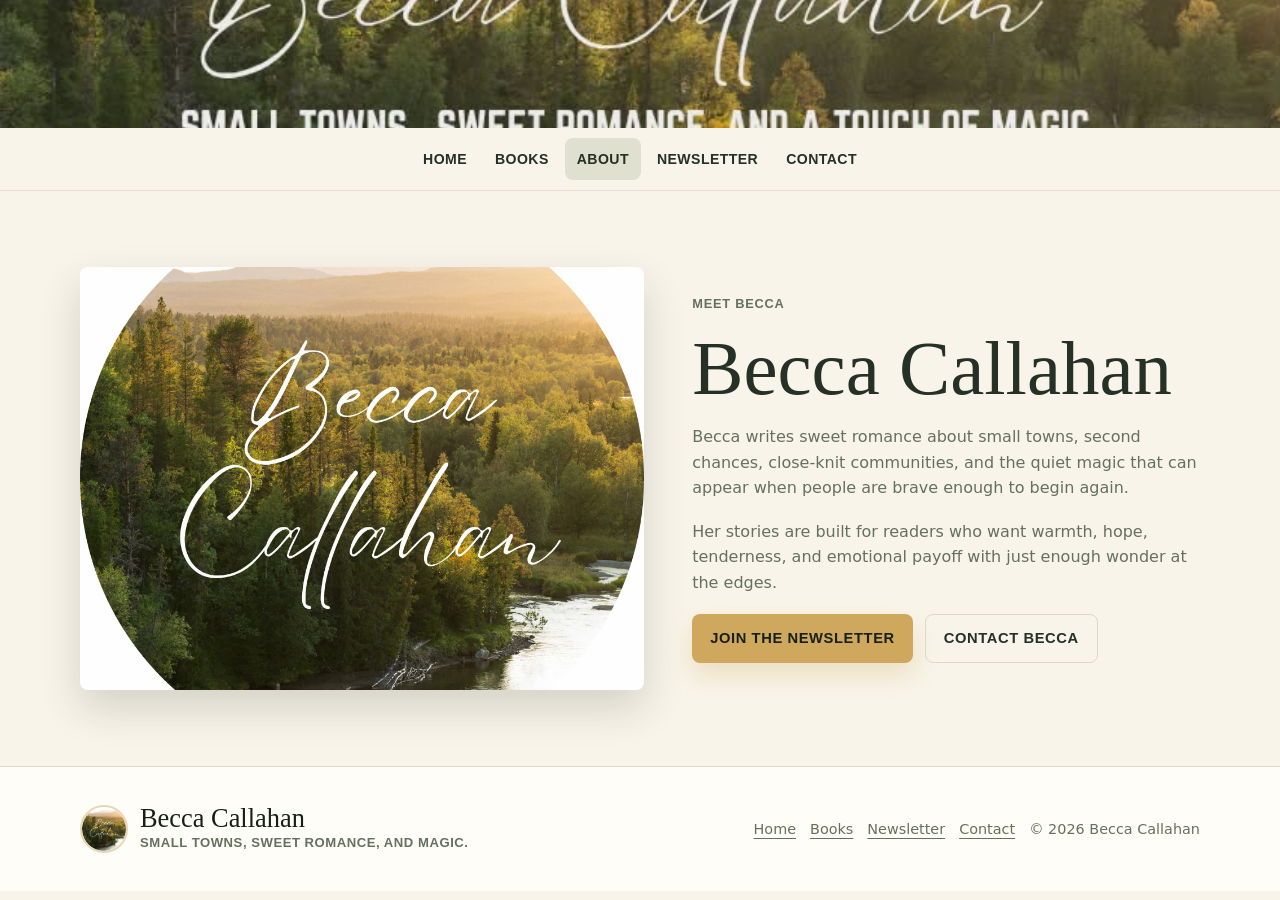
==== about/index.html @ 5f912783 "Refine header banner and story copy" ====
<!doctype html>
<html lang="en">
  <head>
    <meta charset="utf-8">
    <meta name="viewport" content="width=device-width, initial-scale=1">
    <title>About | Becca Callahan</title>
    <meta name="description" content="Meet Becca Callahan, author of sweet romance with a touch of magic.">
    <meta name="theme-color" content="#172018">
    <meta name="color-scheme" content="light">
    <link rel="canonical" href="https://www.beccacallahan.com/about/">
    <meta property="og:type" content="website">
    <meta property="og:site_name" content="Becca Callahan">
    <meta property="og:title" content="About | Becca Callahan">
    <meta property="og:description" content="Meet Becca Callahan, author of sweet romance with a touch of magic.">
    <meta property="og:url" content="https://www.beccacallahan.com/about/">
    <meta property="og:image" content="https://www.beccacallahan.com/assets/becca-callahan-banner.jpg">
    <meta property="og:image:width" content="851">
    <meta property="og:image:height" content="315">
    <meta name="twitter:card" content="summary_large_image">
    <meta name="twitter:title" content="About | Becca Callahan">
    <meta name="twitter:description" content="Meet Becca Callahan, author of sweet romance with a touch of magic.">
    <meta name="twitter:image" content="https://www.beccacallahan.com/assets/becca-callahan-banner.jpg">
    <link rel="icon" href="../assets/becca-callahan-logo.jpg">
    <link rel="apple-touch-icon" href="../assets/becca-callahan-logo.jpg">
    <link rel="manifest" href="../site.webmanifest">
    <link rel="stylesheet" href="../styles.css">
  </head>
  <body>
    <header class="site-header">
      <a class="brand-strip-link" href="../index.html" aria-label="Becca Callahan home">
        <img class="brand-wordmark" src="../assets/becca-callahan-banner.jpg" alt="Becca Callahan. Small towns, sweet romance, and a touch of magic.">
      </a>
      <div class="nav-wrap nav-only">
        <button class="nav-toggle" type="button" data-nav-toggle aria-label="Toggle menu" aria-expanded="false">Menu</button>
        <nav class="site-nav" data-nav aria-label="Site">
          <a href="../index.html">Home</a>
          <a href="../books/">Books</a>
          <a href="./" aria-current="page">About</a>
          <a href="../newsletter/">Newsletter</a>
          <a href="../contact/">Contact</a>
        </nav>
      </div>
    </header>

    <main>
      <section class="section">
        <div class="inner split">
          <div class="feature-media">
            <img src="../assets/becca-callahan-logo.jpg" alt="Becca Callahan circular forest logo.">
          </div>
          <div class="text-stack">
            <p class="eyebrow">Meet Becca</p>
            <h1 class="signature-title">Becca Callahan</h1>
            <p>Becca writes sweet romance about small towns, second chances, close-knit communities, and the quiet magic that can appear when people are brave enough to begin again.</p>
            <p>Her stories are built for readers who want warmth, hope, tenderness, and emotional payoff with just enough wonder at the edges.</p>
            <div class="actions">
              <a class="button" href="../newsletter/">Join the Newsletter</a>
              <a class="button-subtle" href="../contact/">Contact Becca</a>
            </div>
          </div>
        </div>
      </section>

    </main>

    <footer class="site-footer">
      <div class="footer-wrap">
        <div class="footer-brand">
          <img src="../assets/becca-callahan-logo.jpg" alt="">
          <span><strong>Becca Callahan</strong><span>Small towns, sweet romance, and magic.</span></span>
        </div>
        <div class="footer-links">
          <a href="../index.html">Home</a>
          <a href="../books/">Books</a>
          <a href="../newsletter/">Newsletter</a>
          <a href="../contact/">Contact</a>
          <span>&copy; <span data-year></span> Becca Callahan</span>
        </div>
      </div>
    </footer>
    <script src="../script.js"></script>
  </body>
</html>
---- styles.css ----
:root {
  --ink: #253026;
  --deep: #172018;
  --moss: #52643f;
  --fern: #74855d;
  --gold: #cfa85d;
  --cream: #f8f4e9;
  --paper: #fffdf7;
  --line: #ded8c8;
  --muted: #66705f;
  --shadow: 0 18px 42px rgba(23, 32, 24, 0.16);
  --radius: 8px;
  --font-signature: "Segoe Script", "Lucida Handwriting", "Brush Script MT", cursive;
  --font-condensed: Impact, "Arial Narrow", "Agency FB", "Franklin Gothic Condensed", sans-serif;
  --font-heading: Georgia, "Times New Roman", serif;
  --font-body: Inter, ui-sans-serif, system-ui, -apple-system, BlinkMacSystemFont, "Segoe UI", sans-serif;
}

* {
  box-sizing: border-box;
}

html {
  scroll-behavior: smooth;
}

body {
  margin: 0;
  background: var(--cream);
  color: var(--ink);
  font-family: var(--font-body);
  line-height: 1.6;
}

img {
  display: block;
  max-width: 100%;
}

a {
  color: inherit;
  text-underline-offset: 4px;
}

.site-header {
  position: sticky;
  top: 0;
  z-index: 20;
  border-bottom: 1px solid rgba(222, 216, 200, 0.74);
  background: rgba(248, 244, 233, 0.97);
  backdrop-filter: blur(14px);
}

.nav-wrap {
  width: min(1120px, calc(100% - 32px));
  min-height: 62px;
  margin: 0 auto;
  display: flex;
  align-items: center;
  justify-content: space-between;
  gap: 24px;
  position: relative;
}

.brand-strip-link {
  display: block;
  width: 100%;
  min-height: clamp(86px, 10vw, 132px);
  overflow: hidden;
  background: var(--deep);
  text-decoration: none;
}

.footer-brand img {
  width: 48px;
  height: 48px;
  border: 2px solid rgba(207, 168, 93, 0.46);
  border-radius: 50%;
  object-fit: cover;
}

.brand-wordmark {
  width: 100%;
  height: clamp(86px, 10vw, 132px);
  border: 0;
  border-radius: 0;
  object-fit: cover;
  object-position: center center;
}

.footer-brand strong {
  display: block;
  color: var(--deep);
  font-family: var(--font-signature);
  font-size: 1.65rem;
  font-weight: 500;
  line-height: 1;
}

.footer-brand span span {
  display: block;
  color: var(--muted);
  font-family: var(--font-condensed);
  font-size: 0.82rem;
  font-weight: 800;
  letter-spacing: 0.04em;
  text-transform: uppercase;
}

.site-nav {
  display: flex;
  gap: 4px;
  width: 100%;
  justify-content: center;
}

.site-nav a {
  padding: 10px 12px;
  border-radius: var(--radius);
  color: var(--ink);
  font-family: var(--font-condensed);
  font-size: 0.88rem;
  font-weight: 800;
  letter-spacing: 0.03em;
  text-decoration: none;
  text-transform: uppercase;
}

.site-nav a:hover,
.site-nav a[aria-current="page"] {
  background: rgba(116, 133, 93, 0.18);
}

.nav-toggle {
  display: none;
  min-height: 42px;
  padding: 0 12px;
  border: 1px solid var(--line);
  border-radius: var(--radius);
  background: var(--paper);
  color: var(--ink);
  font: inherit;
  font-weight: 800;
}

.hero {
  min-height: clamp(540px, 72vh, 680px);
  display: grid;
  align-items: end;
  position: relative;
  overflow: hidden;
  background: var(--deep);
}

.hero.short {
  min-height: 440px;
}

.hero-image {
  position: absolute;
  inset: 0;
  width: 100%;
  height: 100%;
  object-fit: cover;
  object-position: center center;
  opacity: 0.92;
}

.hero::after {
  content: "";
  position: absolute;
  inset: 0;
  background: linear-gradient(90deg, rgba(23, 32, 24, 0.76), rgba(23, 32, 24, 0.34) 58%, rgba(23, 32, 24, 0.08));
}

.hero-content {
  position: relative;
  z-index: 1;
  width: min(1120px, calc(100% - 32px));
  margin: 0 auto;
  padding: 62px 0 54px;
  color: white;
}

.eyebrow {
  margin: 0 0 12px;
  color: var(--gold);
  font-family: var(--font-condensed);
  font-size: 0.8rem;
  font-weight: 900;
  letter-spacing: 0.06em;
  text-transform: uppercase;
}

h1,
h2,
h3 {
  margin: 0;
  font-family: var(--font-heading);
  font-weight: 500;
  line-height: 1.08;
}

h1 {
  max-width: 760px;
  font-size: 3.55rem;
}

h2 {
  font-size: 2.5rem;
}

h3 {
  font-size: 1.5rem;
}

.signature-title {
  font-family: var(--font-signature);
  font-size: 4.8rem;
  line-height: 0.96;
}

.hero-content p {
  max-width: 690px;
  margin: 22px 0 0;
  color: rgba(255, 255, 255, 0.92);
  font-size: 1.16rem;
}

.hero-copy {
  max-width: 760px;
  margin-top: 22px;
}

.hero-copy p {
  max-width: none;
  margin: 0 0 10px;
  color: rgba(255, 255, 255, 0.92);
  font-size: 1rem;
  line-height: 1.5;
}

.hero-copy .signoff {
  margin-top: 16px;
  color: white;
  font-family: var(--font-signature);
  font-size: 1.75rem;
  line-height: 1;
}

.actions {
  display: flex;
  flex-wrap: wrap;
  gap: 12px;
  margin-top: 24px;
}

.button,
.button-soft,
.button-subtle {
  display: inline-flex;
  min-height: 46px;
  align-items: center;
  justify-content: center;
  padding: 12px 18px;
  border-radius: var(--radius);
  font-family: var(--font-condensed);
  font-size: 0.92rem;
  font-weight: 850;
  letter-spacing: 0.04em;
  text-decoration: none;
  text-transform: uppercase;
}

.button {
  background: var(--gold);
  color: #172018;
  box-shadow: 0 12px 24px rgba(207, 168, 93, 0.28);
}

.button:hover {
  background: #d9b56d;
}

.button-soft {
  border: 1px solid rgba(255, 255, 255, 0.62);
  color: white;
}

.button-soft:hover {
  background: rgba(255, 255, 255, 0.13);
}

.button-subtle {
  border: 1px solid var(--line);
  color: var(--ink);
}

.button-subtle:hover {
  border-color: var(--fern);
  background: rgba(116, 133, 93, 0.13);
}

.section {
  padding: 76px 0;
}

.section.alt {
  background: #e8eadc;
}

.section.dark {
  background: var(--deep);
  color: var(--paper);
}

.inner {
  width: min(1120px, calc(100% - 32px));
  margin: 0 auto;
}

.section-head {
  display: flex;
  align-items: end;
  justify-content: space-between;
  gap: 32px;
  margin-bottom: 34px;
}

.section-head p {
  max-width: 540px;
  margin: 0;
  color: var(--muted);
}

.dark .section-head p {
  color: rgba(255, 253, 247, 0.72);
}

.split {
  display: grid;
  grid-template-columns: minmax(0, 1fr) minmax(320px, 0.9fr);
  gap: 48px;
  align-items: center;
}

.text-stack > * + * {
  margin-top: 18px;
}

.text-stack p,
.card p,
.book-card p,
.contact-panel p {
  color: var(--muted);
}

.feature-media {
  overflow: hidden;
  border-radius: var(--radius);
  box-shadow: var(--shadow);
}

.feature-media img {
  width: 100%;
  aspect-ratio: 4 / 3;
  object-fit: cover;
}

.card-grid,
.book-grid {
  display: grid;
  grid-template-columns: repeat(3, minmax(0, 1fr));
  gap: 22px;
}

.card,
.book-card,
.contact-panel {
  border: 1px solid var(--line);
  border-radius: var(--radius);
  background: var(--paper);
  box-shadow: 0 10px 24px rgba(23, 32, 24, 0.07);
}

.card,
.book-card,
.contact-panel {
  padding: 24px;
}

.book-card {
  min-height: 280px;
  display: grid;
  align-content: start;
}

.series-label {
  margin: 0 0 10px;
  color: var(--moss);
  font-family: var(--font-condensed);
  font-size: 0.76rem;
  font-weight: 900;
  letter-spacing: 0.06em;
  text-transform: uppercase;
}

.tag-row {
  display: flex;
  flex-wrap: wrap;
  gap: 8px;
  margin-top: 20px;
}

.tag {
  display: inline-flex;
  padding: 6px 10px;
  border: 1px solid var(--line);
  border-radius: 999px;
  background: rgba(255, 255, 255, 0.64);
  color: var(--moss);
  font-family: var(--font-condensed);
  font-size: 0.8rem;
  font-weight: 800;
  letter-spacing: 0.03em;
  text-transform: uppercase;
}

.newsletter {
  display: grid;
  grid-template-columns: minmax(0, 1fr) auto;
  gap: 28px;
  align-items: center;
  border: 1px solid rgba(255, 253, 247, 0.16);
  border-radius: var(--radius);
  padding: 34px;
  background: rgba(255, 253, 247, 0.06);
}

.newsletter p {
  margin-bottom: 0;
  color: rgba(255, 253, 247, 0.72);
}

.newsletter-signup-grid {
  display: grid;
  grid-template-columns: minmax(0, 0.92fr) minmax(320px, 0.78fr);
  gap: 36px;
  align-items: center;
}

.mailerlite-panel {
  border: 1px solid var(--line);
  border-radius: var(--radius);
  background: var(--paper);
  box-shadow: var(--shadow);
  padding: 28px;
}

#mlb2-41918202,
#mlb2-41918202 * {
  box-sizing: border-box;
}

#mlb2-41918202.ml-form-embedContainer {
  width: 100%;
}

#mlb2-41918202 .ml-form-embedWrapper {
  width: 100%;
}

#mlb2-41918202 .ml-form-embedContent,
#mlb2-41918202 .ml-form-successContent {
  margin-bottom: 22px;
  text-align: left;
}

#mlb2-41918202 h4 {
  margin: 0 0 8px;
  color: var(--ink);
  font-family: var(--font-heading);
  font-size: 2rem;
  font-weight: 500;
  line-height: 1.12;
}

#mlb2-41918202 p {
  margin: 0;
  color: var(--muted);
  font-family: var(--font-body);
  font-size: 0.98rem;
  line-height: 1.5;
}

#mlb2-41918202 .ml-block-form,
#mlb2-41918202 .ml-form-formContent {
  display: grid;
  gap: 14px;
}

#mlb2-41918202 input[type="email"] {
  width: 100%;
  border: 1px solid var(--line);
  border-radius: var(--radius);
  background: white;
  color: var(--ink);
  font: inherit;
  padding: 13px 14px;
}

#mlb2-41918202 input[type="email"]::placeholder {
  color: rgba(102, 112, 95, 0.82);
}

#mlb2-41918202 .ml-form-embedSubmit {
  margin-top: 2px;
}

#mlb2-41918202 button.primary,
#mlb2-41918202 button.loading {
  width: 100%;
  min-height: 48px;
  border: 1px solid var(--moss);
  border-radius: var(--radius);
  background: var(--moss);
  color: white;
  cursor: pointer;
  font-family: var(--font-condensed);
  font-size: 0.98rem;
  font-weight: 900;
  letter-spacing: 0.04em;
  text-transform: uppercase;
  transition: background 160ms ease, border-color 160ms ease, transform 160ms ease;
}

#mlb2-41918202 button.primary:hover,
#mlb2-41918202 button.loading:hover {
  border-color: var(--deep);
  background: var(--deep);
  transform: translateY(-1px);
}

#mlb2-41918202 .row-success {
  border: 1px solid rgba(116, 133, 93, 0.32);
  border-radius: var(--radius);
  background: rgba(116, 133, 93, 0.1);
  padding: 22px;
}

.ml-form-embedSubmitLoad {
  display: inline-block;
  width: 20px;
  height: 20px;
}

.ml-form-embedSubmitLoad::after {
  content: "";
  display: block;
  width: 11px;
  height: 11px;
  margin: 1px;
  border: 4px solid #fff;
  border-color: #fff #fff #fff transparent;
  border-radius: 50%;
  animation: ml-form-embedSubmitLoad 1.2s linear infinite;
}

@keyframes ml-form-embedSubmitLoad {
  to {
    transform: rotate(360deg);
  }
}

.sr-only {
  position: absolute;
  width: 1px;
  height: 1px;
  padding: 0;
  margin: -1px;
  overflow: hidden;
  clip: rect(0, 0, 0, 0);
  border: 0;
}

.contact-grid {
  display: grid;
  grid-template-columns: minmax(0, 0.9fr) minmax(320px, 1.1fr);
  gap: 28px;
  align-items: start;
}

.contact-panel form {
  display: grid;
  gap: 14px;
}

.direct-email {
  margin: 0 0 18px;
  overflow-wrap: anywhere;
}

.direct-email a {
  color: var(--moss);
  font-weight: 800;
}

label {
  display: grid;
  gap: 7px;
  font-weight: 800;
}

input,
textarea {
  width: 100%;
  border: 1px solid var(--line);
  border-radius: var(--radius);
  background: white;
  color: var(--ink);
  font: inherit;
  padding: 12px 13px;
}

textarea {
  min-height: 150px;
  resize: vertical;
}

.form-note {
  font-size: 0.88rem;
}

.site-footer {
  border-top: 1px solid var(--line);
  background: var(--paper);
}

.footer-wrap {
  width: min(1120px, calc(100% - 32px));
  margin: 0 auto;
  padding: 38px 0;
  display: flex;
  align-items: center;
  justify-content: space-between;
  gap: 24px;
}

.footer-brand {
  display: inline-flex;
  align-items: center;
  gap: 12px;
}

.footer-links {
  display: flex;
  flex-wrap: wrap;
  justify-content: flex-end;
  gap: 14px;
  color: var(--muted);
  font-size: 0.9rem;
}

@media (max-width: 860px) {
  .nav-toggle {
    display: inline-flex;
    align-items: center;
    margin-left: auto;
  }

  .site-nav {
    position: absolute;
    top: calc(100% + 10px);
    right: 0;
    left: 0;
    display: none;
    grid-template-columns: 1fr;
    padding: 10px;
    border: 1px solid var(--line);
    border-radius: var(--radius);
    background: var(--paper);
    box-shadow: var(--shadow);
  }

  .site-nav.open {
    display: grid;
  }

  h1 {
    font-size: 2.8rem;
  }

  h2 {
    font-size: 2.05rem;
  }

  .hero {
    min-height: 560px;
  }

  .section-head,
  .newsletter,
  .footer-wrap {
    display: grid;
    align-items: start;
  }

  .split,
  .contact-grid,
  .newsletter-signup-grid,
  .card-grid,
  .book-grid {
    grid-template-columns: 1fr;
  }

  .footer-links {
    justify-content: flex-start;
  }
}

@media (max-width: 520px) {
  body {
    font-size: 15px;
  }

  .brand-wordmark {
    height: 78px;
  }

  h1 {
    font-size: 2.22rem;
  }

  .signature-title {
    font-size: 3.1rem;
  }

  h2 {
    font-size: 1.8rem;
  }

  .hero-content {
    padding-bottom: 56px;
  }

  .section {
    padding: 58px 0;
  }

  .actions {
    display: grid;
  }

  .mailerlite-panel {
    padding: 22px;
  }
}
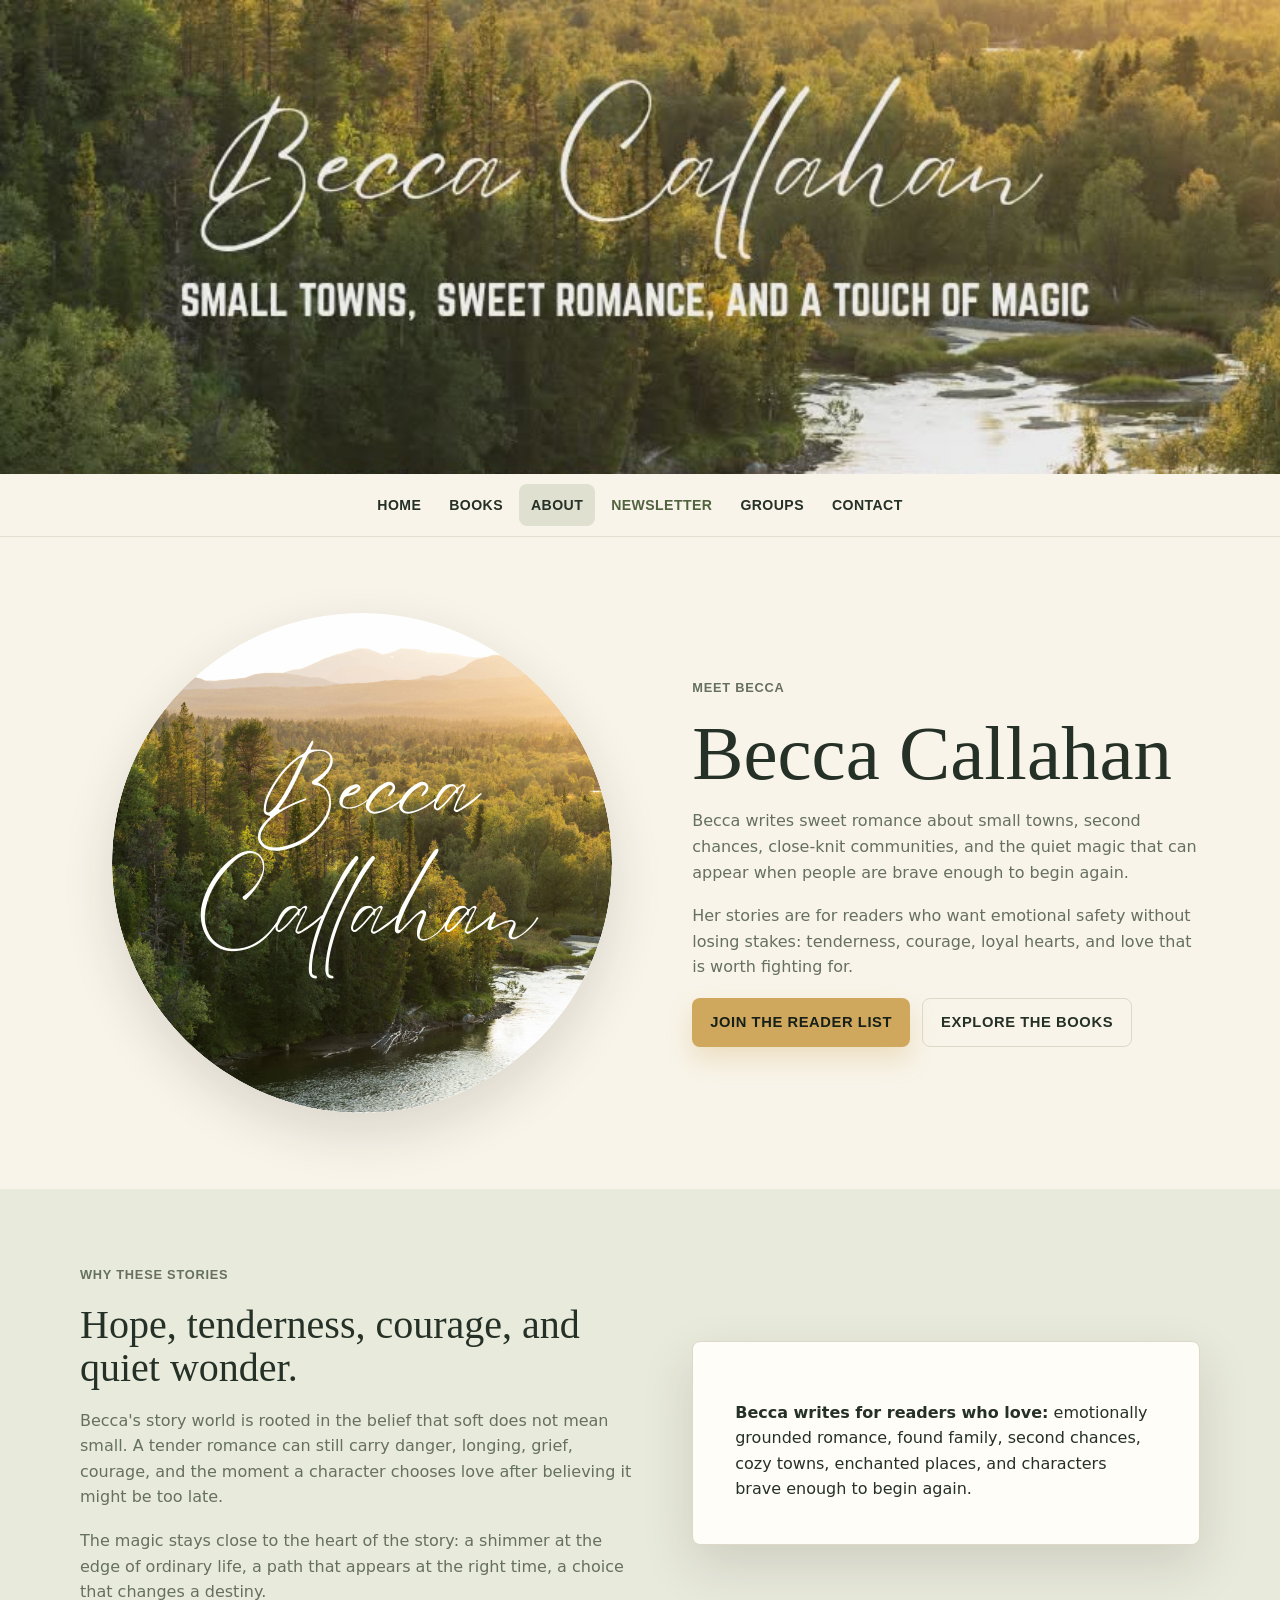
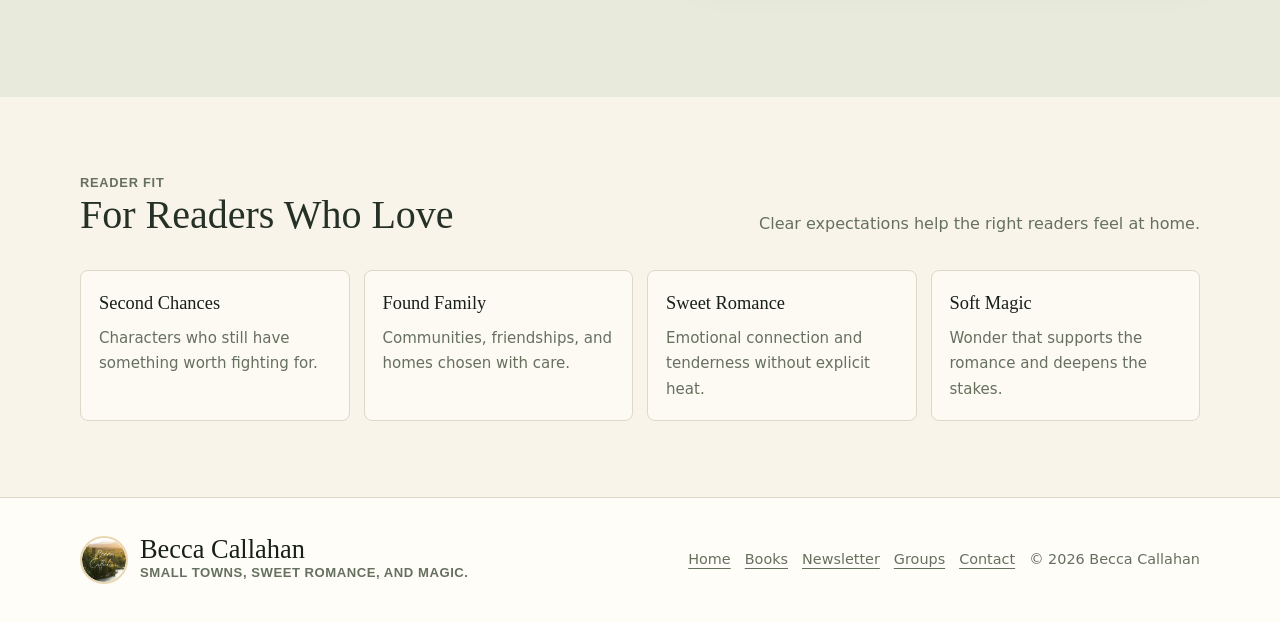
==== commit 76eafb2f: "Polish author site and add reader groups" ====
--- a/about/index.html
+++ b/about/index.html
@@ -3,22 +3,22 @@
   <head>
     <meta charset="utf-8">
     <meta name="viewport" content="width=device-width, initial-scale=1">
-    <title>About | Becca Callahan</title>
-    <meta name="description" content="Meet Becca Callahan, author of sweet romance with a touch of magic.">
+    <title>About Becca Callahan</title>
+    <meta name="description" content="Meet Becca Callahan, author of sweet romance, second chances, cozy communities, and stories with a shimmer of magic.">
     <meta name="theme-color" content="#172018">
     <meta name="color-scheme" content="light">
     <link rel="canonical" href="https://www.beccacallahan.com/about/">
     <meta property="og:type" content="website">
     <meta property="og:site_name" content="Becca Callahan">
-    <meta property="og:title" content="About | Becca Callahan">
-    <meta property="og:description" content="Meet Becca Callahan, author of sweet romance with a touch of magic.">
+    <meta property="og:title" content="About Becca Callahan">
+    <meta property="og:description" content="Meet Becca Callahan, author of sweet romance, second chances, cozy communities, and stories with a shimmer of magic.">
     <meta property="og:url" content="https://www.beccacallahan.com/about/">
     <meta property="og:image" content="https://www.beccacallahan.com/assets/becca-callahan-banner.jpg">
     <meta property="og:image:width" content="851">
     <meta property="og:image:height" content="315">
     <meta name="twitter:card" content="summary_large_image">
-    <meta name="twitter:title" content="About | Becca Callahan">
-    <meta name="twitter:description" content="Meet Becca Callahan, author of sweet romance with a touch of magic.">
+    <meta name="twitter:title" content="About Becca Callahan">
+    <meta name="twitter:description" content="Meet Becca Callahan, author of sweet romance, second chances, cozy communities, and stories with a shimmer of magic.">
     <meta name="twitter:image" content="https://www.beccacallahan.com/assets/becca-callahan-banner.jpg">
     <link rel="icon" href="../assets/becca-callahan-logo.jpg">
     <link rel="apple-touch-icon" href="../assets/becca-callahan-logo.jpg">
@@ -37,6 +37,7 @@
           <a href="../books/">Books</a>
           <a href="./" aria-current="page">About</a>
           <a href="../newsletter/">Newsletter</a>
+          <a href="../groups/">Groups</a>
           <a href="../contact/">Contact</a>
         </nav>
       </div>
@@ -45,18 +46,50 @@
     <main>
       <section class="section">
         <div class="inner split">
-          <div class="feature-media">
+          <div class="feature-media logo-feature">
             <img src="../assets/becca-callahan-logo.jpg" alt="Becca Callahan circular forest logo.">
           </div>
           <div class="text-stack">
             <p class="eyebrow">Meet Becca</p>
             <h1 class="signature-title">Becca Callahan</h1>
             <p>Becca writes sweet romance about small towns, second chances, close-knit communities, and the quiet magic that can appear when people are brave enough to begin again.</p>
-            <p>Her stories are built for readers who want warmth, hope, tenderness, and emotional payoff with just enough wonder at the edges.</p>
+            <p>Her stories are for readers who want emotional safety without losing stakes: tenderness, courage, loyal hearts, and love that is worth fighting for.</p>
             <div class="actions">
-              <a class="button" href="../newsletter/">Join the Newsletter</a>
-              <a class="button-subtle" href="../contact/">Contact Becca</a>
+              <a class="button" href="../newsletter/">Join the Reader List</a>
+              <a class="button-subtle" href="../books/">Explore the Books</a>
             </div>
+          </div>
+        </div>
+      </section>
+
+      <section class="section alt">
+        <div class="inner split">
+          <div class="text-stack">
+            <p class="eyebrow">Why These Stories</p>
+            <h2>Hope, tenderness, courage, and quiet wonder.</h2>
+            <p>Becca's story world is rooted in the belief that soft does not mean small. A tender romance can still carry danger, longing, grief, courage, and the moment a character chooses love after believing it might be too late.</p>
+            <p>The magic stays close to the heart of the story: a shimmer at the edge of ordinary life, a path that appears at the right time, a choice that changes a destiny.</p>
+          </div>
+          <div class="note-panel">
+            <p><strong>Becca writes for readers who love:</strong> emotionally grounded romance, found family, second chances, cozy towns, enchanted places, and characters brave enough to begin again.</p>
+          </div>
+        </div>
+      </section>
+
+      <section class="section">
+        <div class="inner">
+          <div class="section-head">
+            <div>
+              <p class="eyebrow">Reader Fit</p>
+              <h2>For Readers Who Love</h2>
+            </div>
+            <p>Clear expectations help the right readers feel at home.</p>
+          </div>
+          <div class="trope-grid">
+            <div class="trope-item"><strong>Second Chances</strong><span>Characters who still have something worth fighting for.</span></div>
+            <div class="trope-item"><strong>Found Family</strong><span>Communities, friendships, and homes chosen with care.</span></div>
+            <div class="trope-item"><strong>Sweet Romance</strong><span>Emotional connection and tenderness without explicit heat.</span></div>
+            <div class="trope-item"><strong>Soft Magic</strong><span>Wonder that supports the romance and deepens the stakes.</span></div>
           </div>
         </div>
       </section>
@@ -73,6 +106,7 @@
           <a href="../index.html">Home</a>
           <a href="../books/">Books</a>
           <a href="../newsletter/">Newsletter</a>
+          <a href="../groups/">Groups</a>
           <a href="../contact/">Contact</a>
           <span>&copy; <span data-year></span> Becca Callahan</span>
         </div>
--- a/styles.css
+++ b/styles.css
@@ -1,15 +1,24 @@
 :root {
+  --color-cream: #f8f4e9;
+  --color-forest: #172018;
+  --color-gold: #cfa85d;
+  --color-blush: #b97873;
+  --color-espresso: #2f241f;
+  --color-muted: #66705f;
   --ink: #253026;
-  --deep: #172018;
+  --deep: var(--color-forest);
   --moss: #52643f;
   --fern: #74855d;
-  --gold: #cfa85d;
-  --cream: #f8f4e9;
+  --gold: var(--color-gold);
+  --cream: var(--color-cream);
   --paper: #fffdf7;
   --line: #ded8c8;
-  --muted: #66705f;
+  --muted: var(--color-muted);
   --shadow: 0 18px 42px rgba(23, 32, 24, 0.16);
+  --shadow-soft: 0 20px 52px rgba(47, 36, 31, 0.14);
   --radius: 8px;
+  --radius-card: 8px;
+  --max-page-width: 1120px;
   --font-signature: "Segoe Script", "Lucida Handwriting", "Brush Script MT", cursive;
   --font-condensed: Impact, "Arial Narrow", "Agency FB", "Franklin Gothic Condensed", sans-serif;
   --font-heading: Georgia, "Times New Roman", serif;
@@ -40,6 +49,14 @@
 a {
   color: inherit;
   text-underline-offset: 4px;
+}
+
+a:focus-visible,
+button:focus-visible,
+input:focus-visible,
+textarea:focus-visible {
+  outline: 3px solid rgba(207, 168, 93, 0.82);
+  outline-offset: 3px;
 }
 
 .site-header {
@@ -52,7 +69,7 @@
 }
 
 .nav-wrap {
-  width: min(1120px, calc(100% - 32px));
+  width: min(var(--max-page-width), calc(100% - 32px));
   min-height: 62px;
   margin: 0 auto;
   display: flex;
@@ -63,9 +80,11 @@
 }
 
 .brand-strip-link {
-  display: block;
-  width: 100%;
-  min-height: clamp(86px, 10vw, 132px);
+  display: flex;
+  justify-content: center;
+  align-items: center;
+  width: 100%;
+  padding: 0;
   overflow: hidden;
   background: var(--deep);
   text-decoration: none;
@@ -81,10 +100,11 @@
 
 .brand-wordmark {
   width: 100%;
-  height: clamp(86px, 10vw, 132px);
+  max-width: none;
+  height: auto;
   border: 0;
   border-radius: 0;
-  object-fit: cover;
+  object-fit: contain;
   object-position: center center;
 }
 
@@ -124,6 +144,10 @@
   letter-spacing: 0.03em;
   text-decoration: none;
   text-transform: uppercase;
+}
+
+.site-nav a[href*="newsletter"] {
+  color: var(--moss);
 }
 
 .site-nav a:hover,
@@ -315,7 +339,7 @@
 }
 
 .inner {
-  width: min(1120px, calc(100% - 32px));
+  width: min(var(--max-page-width), calc(100% - 32px));
   margin: 0 auto;
 }
 
@@ -367,8 +391,27 @@
   object-fit: cover;
 }
 
+.logo-feature {
+  width: min(500px, 100%);
+  aspect-ratio: 1;
+  justify-self: center;
+  overflow: hidden;
+  border-radius: 50%;
+  background: transparent;
+  box-shadow: var(--shadow-soft);
+}
+
+.logo-feature img {
+  width: 100%;
+  height: 100%;
+  aspect-ratio: 1;
+  border-radius: 50%;
+  object-fit: cover;
+}
+
 .card-grid,
-.book-grid {
+.book-grid,
+.group-grid {
   display: grid;
   grid-template-columns: repeat(3, minmax(0, 1fr));
   gap: 22px;
@@ -376,23 +419,65 @@
 
 .card,
 .book-card,
+.group-card,
 .contact-panel {
   border: 1px solid var(--line);
-  border-radius: var(--radius);
+  border-radius: var(--radius-card);
   background: var(--paper);
   box-shadow: 0 10px 24px rgba(23, 32, 24, 0.07);
 }
 
 .card,
 .book-card,
+.group-card,
 .contact-panel {
   padding: 24px;
 }
 
+.group-grid {
+  grid-template-columns: repeat(2, minmax(0, 1fr));
+}
+
+.group-card {
+  min-height: 320px;
+  display: grid;
+  align-content: start;
+  gap: 14px;
+}
+
+.group-card p {
+  color: var(--muted);
+}
+
 .book-card {
   min-height: 280px;
   display: grid;
   align-content: start;
+  gap: 12px;
+}
+
+.book-card h3,
+.card h3 {
+  color: var(--deep);
+}
+
+.book-card .actions,
+.card .actions {
+  margin-top: 8px;
+}
+
+.status-pill {
+  width: fit-content;
+  padding: 5px 9px;
+  border: 1px solid rgba(207, 168, 93, 0.46);
+  border-radius: 999px;
+  background: rgba(207, 168, 93, 0.14);
+  color: var(--color-espresso);
+  font-family: var(--font-condensed);
+  font-size: 0.76rem;
+  font-weight: 900;
+  letter-spacing: 0.04em;
+  text-transform: uppercase;
 }
 
 .series-label {
@@ -426,6 +511,115 @@
   text-transform: uppercase;
 }
 
+.promise-strip {
+  border-top: 1px solid var(--line);
+  border-bottom: 1px solid var(--line);
+  background: rgba(255, 253, 247, 0.62);
+}
+
+.promise-list {
+  display: flex;
+  flex-wrap: wrap;
+  justify-content: center;
+  gap: 10px;
+  padding: 18px 0;
+}
+
+.promise-list span {
+  color: var(--moss);
+  font-family: var(--font-condensed);
+  font-size: 0.9rem;
+  font-weight: 900;
+  letter-spacing: 0.06em;
+  text-transform: uppercase;
+}
+
+.promise-list span:not(:last-child)::after {
+  content: "";
+  display: inline-block;
+  width: 5px;
+  height: 5px;
+  margin-left: 10px;
+  border-radius: 50%;
+  background: var(--gold);
+  vertical-align: middle;
+}
+
+.feature-card,
+.reader-path,
+.note-panel {
+  border: 1px solid var(--line);
+  border-radius: var(--radius-card);
+  background: var(--paper);
+  box-shadow: var(--shadow-soft);
+  padding: clamp(24px, 4vw, 42px);
+}
+
+.feature-card {
+  display: grid;
+  gap: 18px;
+}
+
+.feature-card p:last-child,
+.reader-path p:last-child,
+.note-panel p:last-child {
+  margin-bottom: 0;
+}
+
+.trope-grid,
+.reason-grid {
+  display: grid;
+  grid-template-columns: repeat(4, minmax(0, 1fr));
+  gap: 14px;
+}
+
+.reason-grid.compact {
+  grid-template-columns: repeat(3, minmax(0, 1fr));
+  margin-top: 22px;
+}
+
+.contact-reasons {
+  grid-template-columns: repeat(2, minmax(0, 1fr));
+  margin-top: 22px;
+}
+
+.trope-item,
+.reason-card {
+  border: 1px solid var(--line);
+  border-radius: var(--radius-card);
+  background: rgba(255, 253, 247, 0.72);
+  padding: 18px;
+}
+
+.trope-item strong,
+.reason-card strong {
+  display: block;
+  margin-bottom: 6px;
+  color: var(--deep);
+  font-family: var(--font-heading);
+  font-size: 1.15rem;
+  font-weight: 500;
+}
+
+.trope-item span,
+.reason-card span {
+  color: var(--muted);
+  font-size: 0.94rem;
+}
+
+.privacy-note {
+  color: var(--moss);
+  font-weight: 800;
+}
+
+.shelf-section + .shelf-section {
+  margin-top: 42px;
+}
+
+.heat-note {
+  margin-top: 30px;
+}
+
 .newsletter {
   display: grid;
   grid-template-columns: minmax(0, 1fr) auto;
@@ -665,6 +859,7 @@
   .nav-toggle {
     display: inline-flex;
     align-items: center;
+    justify-content: center;
     margin-left: auto;
   }
 
@@ -709,7 +904,10 @@
   .contact-grid,
   .newsletter-signup-grid,
   .card-grid,
-  .book-grid {
+  .book-grid,
+  .group-grid,
+  .trope-grid,
+  .reason-grid {
     grid-template-columns: 1fr;
   }
 
@@ -723,12 +921,38 @@
     font-size: 15px;
   }
 
+  .hero-content,
+  .inner,
+  .nav-wrap,
+  .footer-wrap {
+    width: calc(100vw - 32px);
+    max-width: none;
+  }
+
+  .nav-wrap {
+    min-height: 58px;
+    justify-content: center;
+  }
+
+  .nav-toggle {
+    margin: 0;
+  }
+
   .brand-wordmark {
-    height: 78px;
+    width: 100%;
   }
 
   h1 {
-    font-size: 2.22rem;
+    max-width: calc(100vw - 32px);
+    font-size: 1.82rem;
+    overflow-wrap: break-word;
+  }
+
+  .hero-content p,
+  .hero-copy,
+  .hero-copy p {
+    max-width: calc(100vw - 32px);
+    overflow-wrap: break-word;
   }
 
   .signature-title {
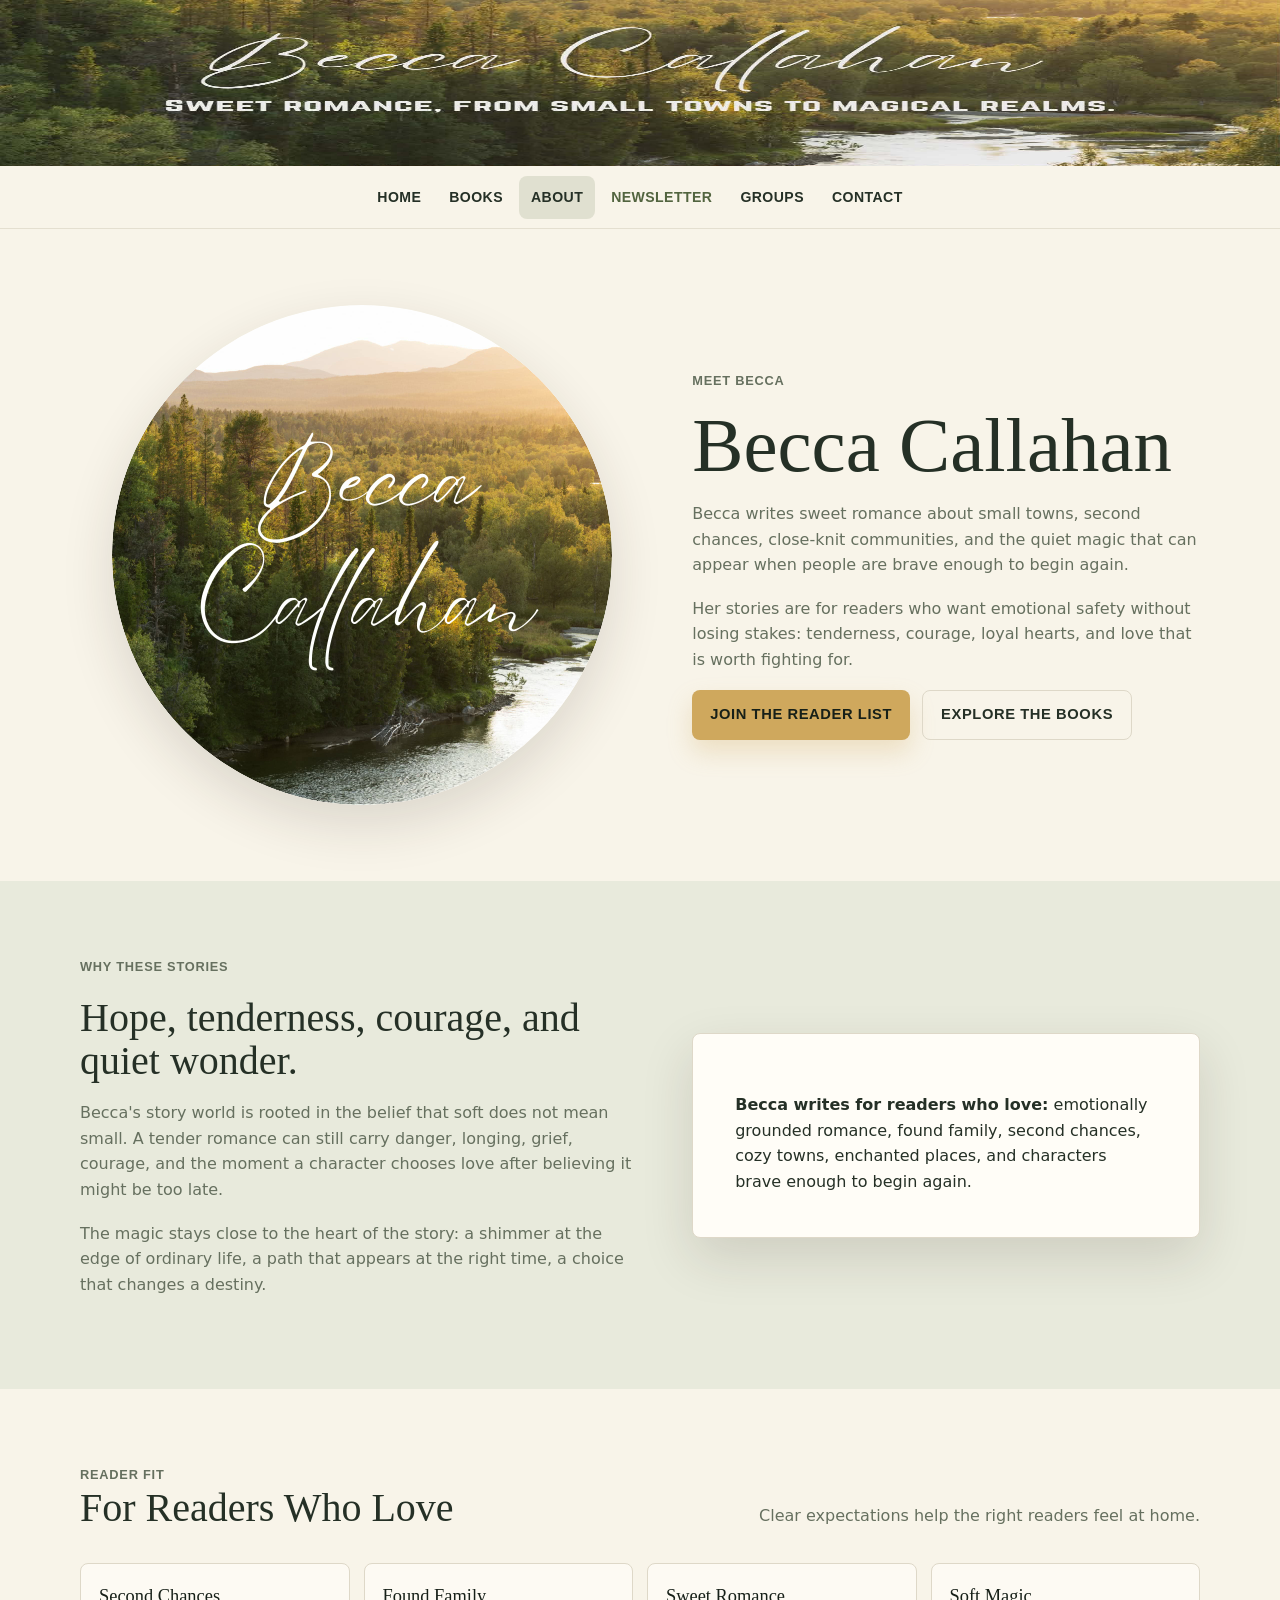
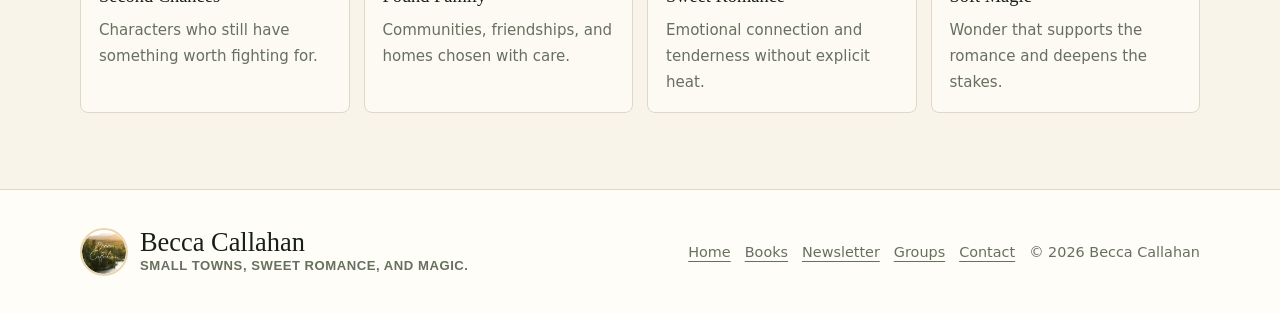
==== commit df3ce7a6: "Update site banner and hero copy" ====
--- a/about/index.html
+++ b/about/index.html
@@ -28,7 +28,10 @@
   <body>
     <header class="site-header">
       <a class="brand-strip-link" href="../index.html" aria-label="Becca Callahan home">
-        <img class="brand-wordmark" src="../assets/becca-callahan-banner.jpg" alt="Becca Callahan. Small towns, sweet romance, and a touch of magic.">
+        <span class="brand-wordmark" aria-hidden="true">
+          <span class="brand-script">Becca Callahan</span>
+          <span class="brand-tagline">Sweet Romance, From Small Towns to Magical Realms.</span>
+        </span>
       </a>
       <div class="nav-wrap nav-only">
         <button class="nav-toggle" type="button" data-nav-toggle aria-label="Toggle menu" aria-expanded="false">Menu</button>
--- a/styles.css
+++ b/styles.css
@@ -84,9 +84,10 @@
   justify-content: center;
   align-items: center;
   width: 100%;
+  height: clamp(104px, 13vw, 190px);
   padding: 0;
   overflow: hidden;
-  background: var(--deep);
+  background: url("assets/becca-callahan-banner.jpg") center center / 100% 100% no-repeat var(--deep);
   text-decoration: none;
 }
 
@@ -99,13 +100,12 @@
 }
 
 .brand-wordmark {
-  width: 100%;
-  max-width: none;
-  height: auto;
-  border: 0;
-  border-radius: 0;
-  object-fit: contain;
-  object-position: center center;
+  position: absolute;
+  width: 1px;
+  height: 1px;
+  overflow: hidden;
+  clip: rect(0, 0, 0, 0);
+  white-space: nowrap;
 }
 
 .footer-brand strong {
@@ -925,7 +925,7 @@
   .inner,
   .nav-wrap,
   .footer-wrap {
-    width: calc(100vw - 32px);
+    width: calc(100vw - 48px);
     max-width: none;
   }
 
@@ -943,15 +943,15 @@
   }
 
   h1 {
-    max-width: calc(100vw - 32px);
-    font-size: 1.82rem;
+    max-width: calc(100vw - 48px);
+    font-size: 1.42rem;
     overflow-wrap: break-word;
   }
 
   .hero-content p,
   .hero-copy,
   .hero-copy p {
-    max-width: calc(100vw - 32px);
+    max-width: calc(100vw - 48px);
     overflow-wrap: break-word;
   }
 
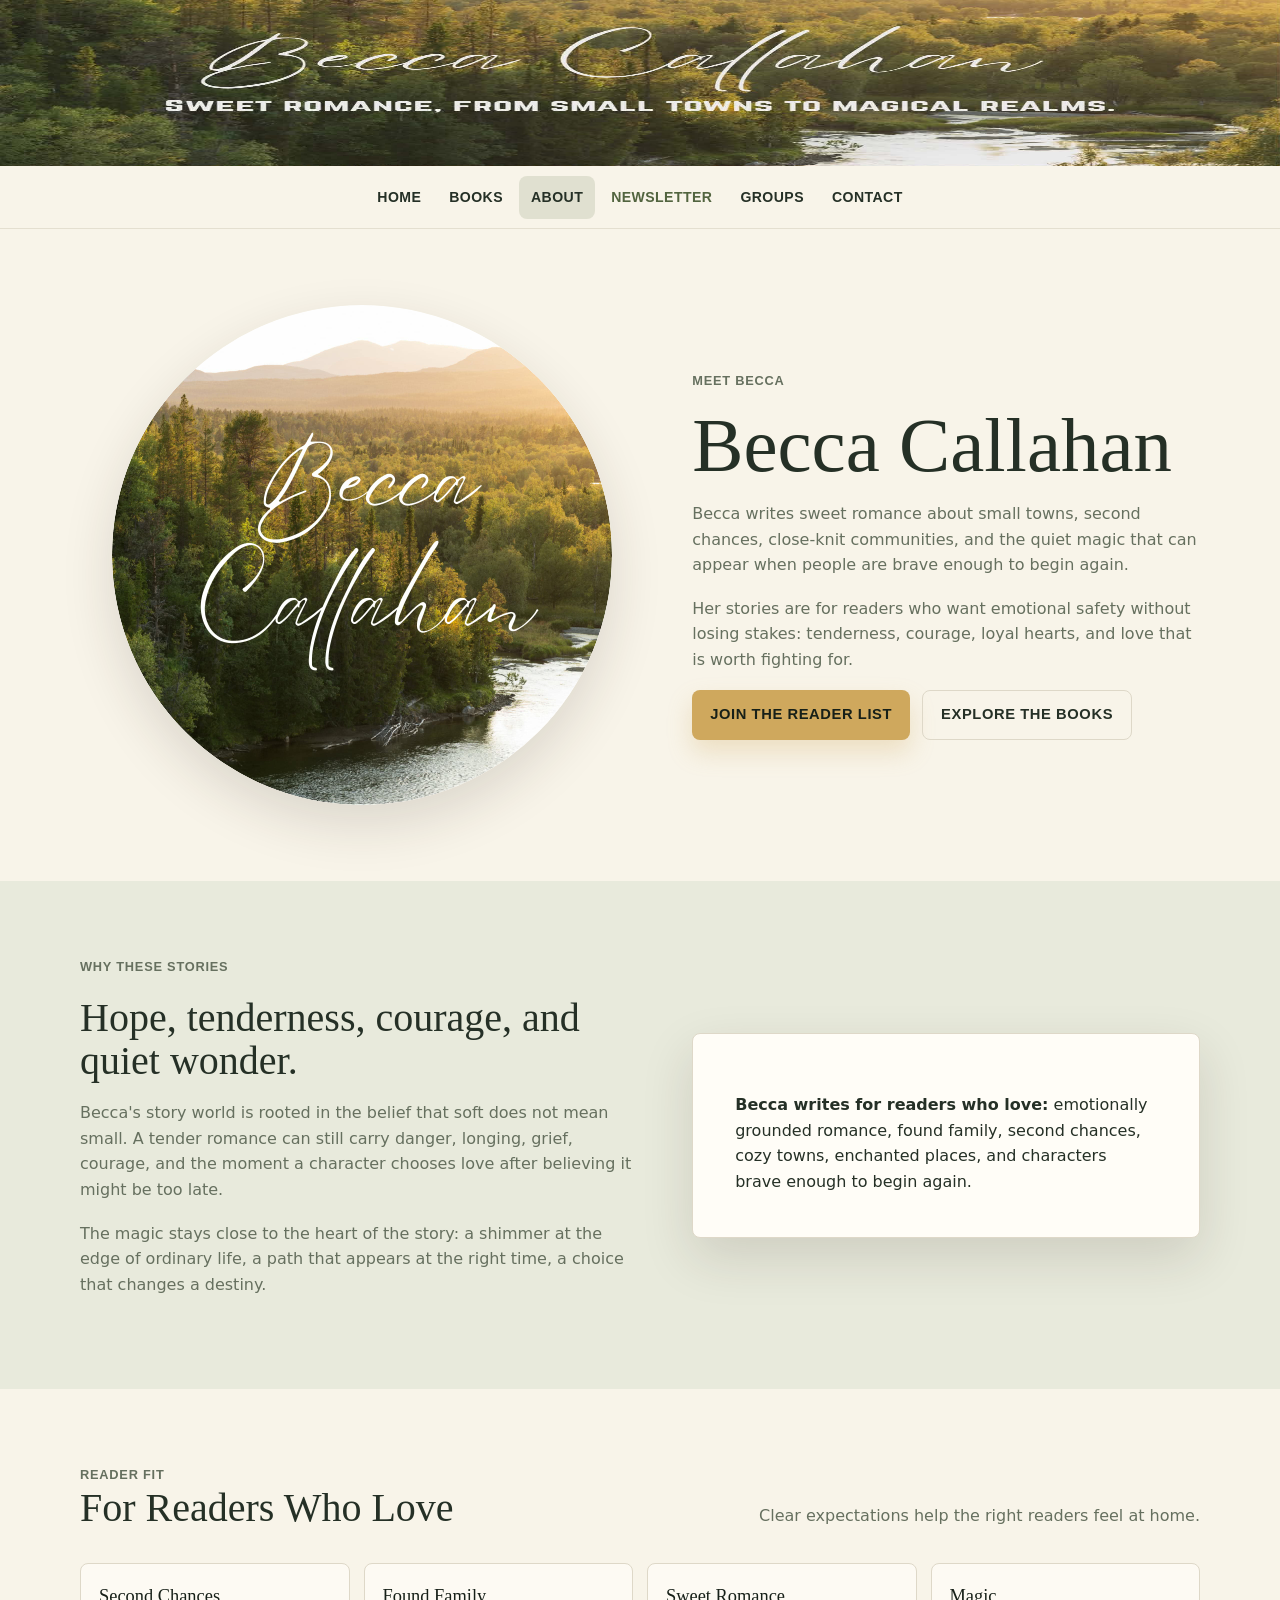
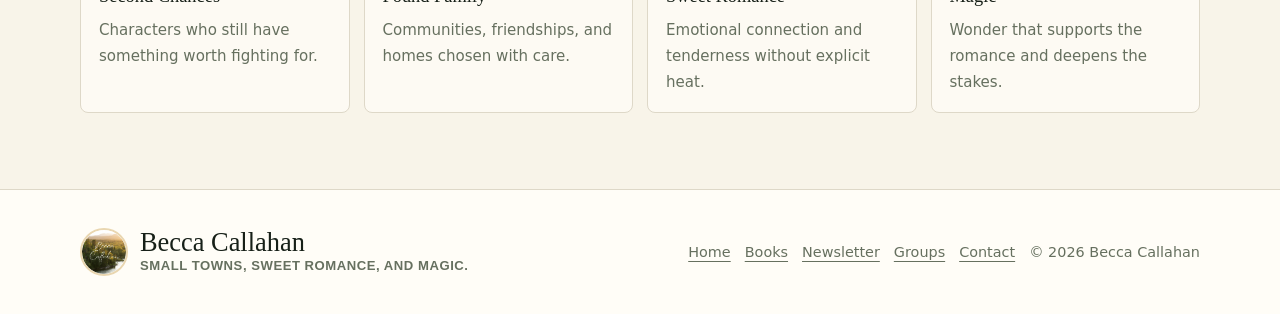
==== commit 312ebbc9: "Refine reader promise wording" ====
--- a/about/index.html
+++ b/about/index.html
@@ -92,7 +92,7 @@
             <div class="trope-item"><strong>Second Chances</strong><span>Characters who still have something worth fighting for.</span></div>
             <div class="trope-item"><strong>Found Family</strong><span>Communities, friendships, and homes chosen with care.</span></div>
             <div class="trope-item"><strong>Sweet Romance</strong><span>Emotional connection and tenderness without explicit heat.</span></div>
-            <div class="trope-item"><strong>Soft Magic</strong><span>Wonder that supports the romance and deepens the stakes.</span></div>
+            <div class="trope-item"><strong>Magic</strong><span>Wonder that supports the romance and deepens the stakes.</span></div>
           </div>
         </div>
       </section>
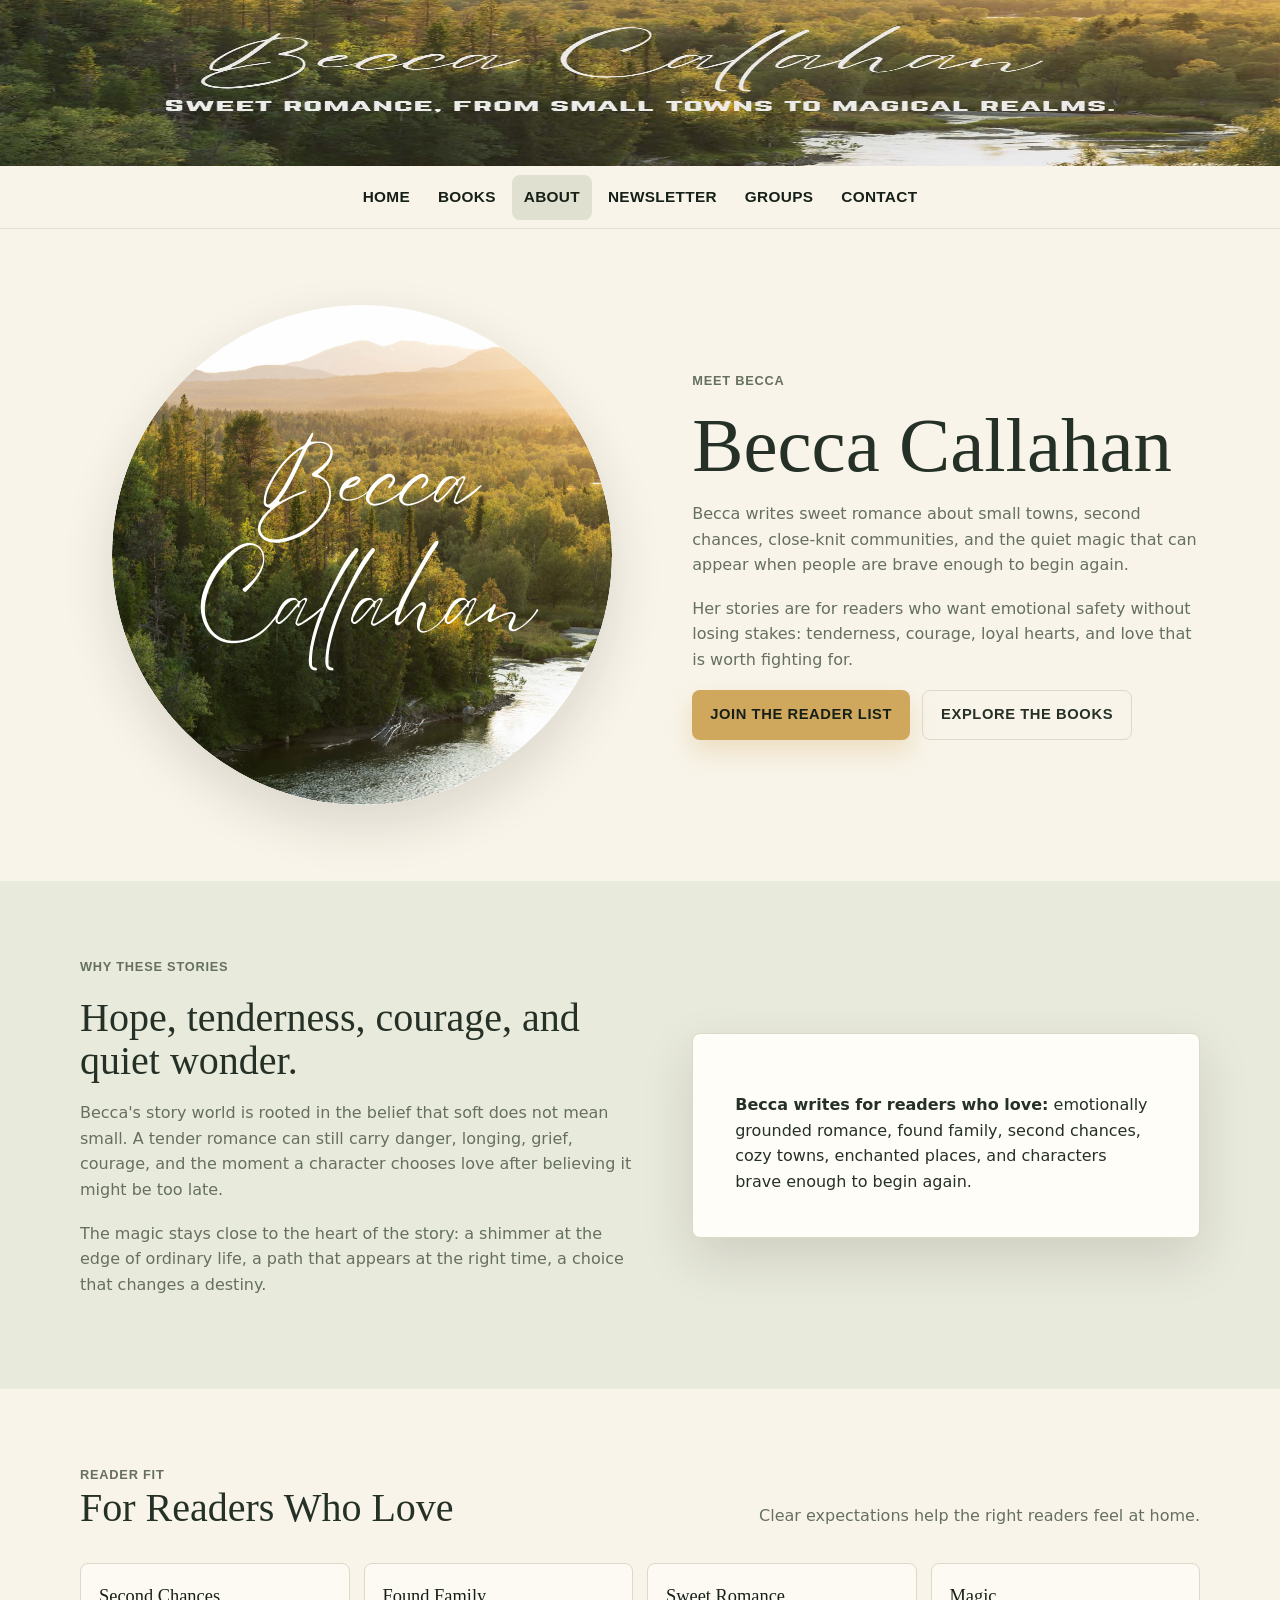
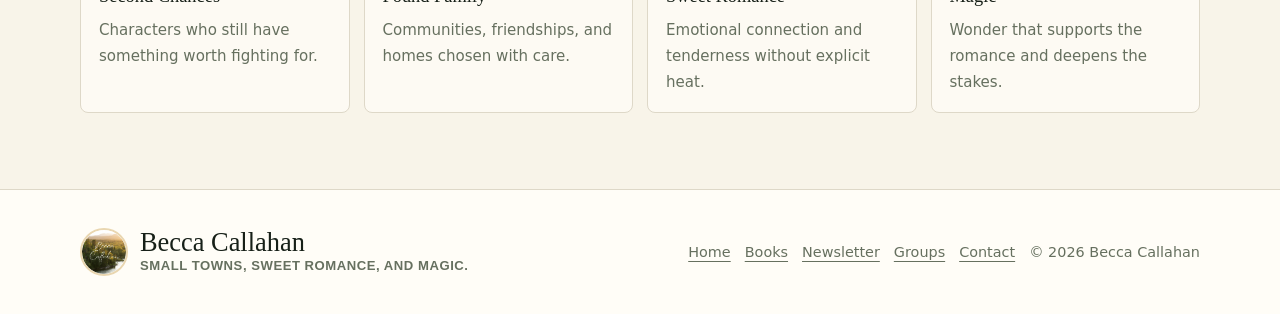
==== commit fb2e43b2: "Polish navigation and SEO metadata" ====
--- a/about/index.html
+++ b/about/index.html
@@ -14,8 +14,8 @@
     <meta property="og:description" content="Meet Becca Callahan, author of sweet romance, second chances, cozy communities, and stories with a shimmer of magic.">
     <meta property="og:url" content="https://www.beccacallahan.com/about/">
     <meta property="og:image" content="https://www.beccacallahan.com/assets/becca-callahan-banner.jpg">
-    <meta property="og:image:width" content="851">
-    <meta property="og:image:height" content="315">
+    <meta property="og:image:width" content="1702">
+    <meta property="og:image:height" content="630">
     <meta name="twitter:card" content="summary_large_image">
     <meta name="twitter:title" content="About Becca Callahan">
     <meta name="twitter:description" content="Meet Becca Callahan, author of sweet romance, second chances, cozy communities, and stories with a shimmer of magic.">
--- a/styles.css
+++ b/styles.css
@@ -137,17 +137,15 @@
 .site-nav a {
   padding: 10px 12px;
   border-radius: var(--radius);
-  color: var(--ink);
+  color: var(--deep);
   font-family: var(--font-condensed);
-  font-size: 0.88rem;
-  font-weight: 800;
-  letter-spacing: 0.03em;
+  font-size: 0.96rem;
+  font-weight: 900;
+  letter-spacing: 0.02em;
   text-decoration: none;
   text-transform: uppercase;
-}
-
-.site-nav a[href*="newsletter"] {
-  color: var(--moss);
+  text-rendering: optimizeLegibility;
+  -webkit-font-smoothing: auto;
 }
 
 .site-nav a:hover,
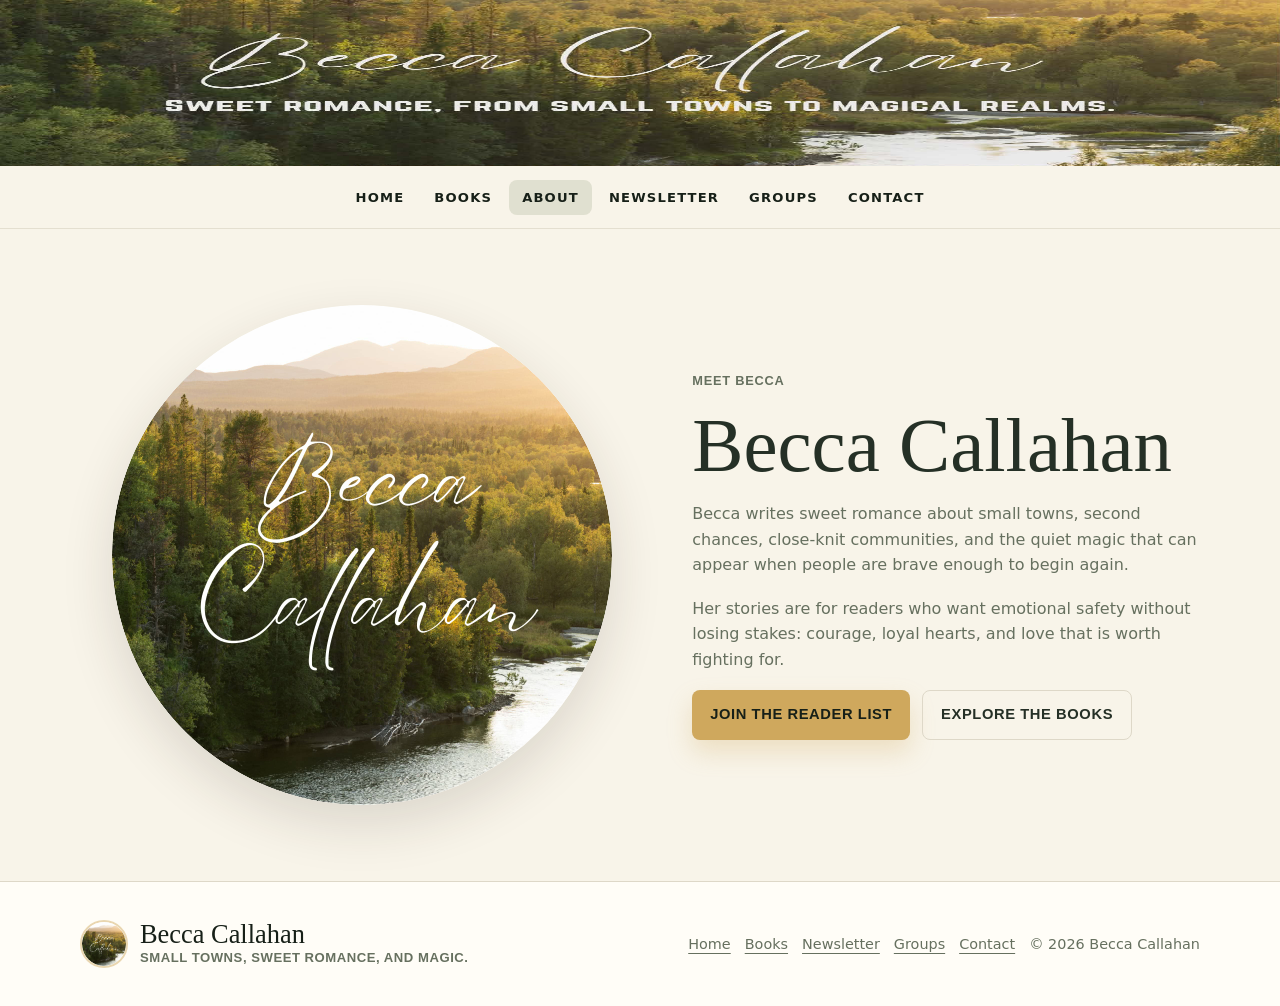
==== commit 19ce8c75: "Update reader pages and subscription links" ====
--- a/about/index.html
+++ b/about/index.html
@@ -56,43 +56,11 @@
             <p class="eyebrow">Meet Becca</p>
             <h1 class="signature-title">Becca Callahan</h1>
             <p>Becca writes sweet romance about small towns, second chances, close-knit communities, and the quiet magic that can appear when people are brave enough to begin again.</p>
-            <p>Her stories are for readers who want emotional safety without losing stakes: tenderness, courage, loyal hearts, and love that is worth fighting for.</p>
+            <p>Her stories are for readers who want emotional safety without losing stakes: courage, loyal hearts, and love that is worth fighting for.</p>
             <div class="actions">
               <a class="button" href="../newsletter/">Join the Reader List</a>
               <a class="button-subtle" href="../books/">Explore the Books</a>
             </div>
-          </div>
-        </div>
-      </section>
-
-      <section class="section alt">
-        <div class="inner split">
-          <div class="text-stack">
-            <p class="eyebrow">Why These Stories</p>
-            <h2>Hope, tenderness, courage, and quiet wonder.</h2>
-            <p>Becca's story world is rooted in the belief that soft does not mean small. A tender romance can still carry danger, longing, grief, courage, and the moment a character chooses love after believing it might be too late.</p>
-            <p>The magic stays close to the heart of the story: a shimmer at the edge of ordinary life, a path that appears at the right time, a choice that changes a destiny.</p>
-          </div>
-          <div class="note-panel">
-            <p><strong>Becca writes for readers who love:</strong> emotionally grounded romance, found family, second chances, cozy towns, enchanted places, and characters brave enough to begin again.</p>
-          </div>
-        </div>
-      </section>
-
-      <section class="section">
-        <div class="inner">
-          <div class="section-head">
-            <div>
-              <p class="eyebrow">Reader Fit</p>
-              <h2>For Readers Who Love</h2>
-            </div>
-            <p>Clear expectations help the right readers feel at home.</p>
-          </div>
-          <div class="trope-grid">
-            <div class="trope-item"><strong>Second Chances</strong><span>Characters who still have something worth fighting for.</span></div>
-            <div class="trope-item"><strong>Found Family</strong><span>Communities, friendships, and homes chosen with care.</span></div>
-            <div class="trope-item"><strong>Sweet Romance</strong><span>Emotional connection and tenderness without explicit heat.</span></div>
-            <div class="trope-item"><strong>Magic</strong><span>Wonder that supports the romance and deepens the stakes.</span></div>
           </div>
         </div>
       </section>
--- a/styles.css
+++ b/styles.css
@@ -135,17 +135,18 @@
 }
 
 .site-nav a {
-  padding: 10px 12px;
+  padding: 11px 13px;
   border-radius: var(--radius);
   color: var(--deep);
-  font-family: var(--font-condensed);
-  font-size: 0.96rem;
-  font-weight: 900;
-  letter-spacing: 0.02em;
+  font-family: var(--font-body);
+  font-size: 0.82rem;
+  font-weight: 650;
+  letter-spacing: 0.09em;
+  line-height: 1;
   text-decoration: none;
   text-transform: uppercase;
   text-rendering: optimizeLegibility;
-  -webkit-font-smoothing: auto;
+  -webkit-font-smoothing: antialiased;
 }
 
 .site-nav a:hover,
@@ -161,8 +162,10 @@
   border-radius: var(--radius);
   background: var(--paper);
   color: var(--ink);
-  font: inherit;
-  font-weight: 800;
+  font-family: var(--font-body);
+  font-size: 0.9rem;
+  font-weight: 650;
+  letter-spacing: 0.03em;
 }
 
 .hero {
@@ -509,40 +512,6 @@
   text-transform: uppercase;
 }
 
-.promise-strip {
-  border-top: 1px solid var(--line);
-  border-bottom: 1px solid var(--line);
-  background: rgba(255, 253, 247, 0.62);
-}
-
-.promise-list {
-  display: flex;
-  flex-wrap: wrap;
-  justify-content: center;
-  gap: 10px;
-  padding: 18px 0;
-}
-
-.promise-list span {
-  color: var(--moss);
-  font-family: var(--font-condensed);
-  font-size: 0.9rem;
-  font-weight: 900;
-  letter-spacing: 0.06em;
-  text-transform: uppercase;
-}
-
-.promise-list span:not(:last-child)::after {
-  content: "";
-  display: inline-block;
-  width: 5px;
-  height: 5px;
-  margin-left: 10px;
-  border-radius: 50%;
-  background: var(--gold);
-  vertical-align: middle;
-}
-
 .feature-card,
 .reader-path,
 .note-panel {
@@ -572,7 +541,7 @@
 }
 
 .reason-grid.compact {
-  grid-template-columns: repeat(3, minmax(0, 1fr));
+  grid-template-columns: repeat(2, minmax(0, 1fr));
   margin-top: 22px;
 }
 
@@ -608,6 +577,34 @@
 .privacy-note {
   color: var(--moss);
   font-weight: 800;
+}
+
+.coupon-note {
+  border-left: 4px solid var(--gold);
+  padding: 12px 14px;
+  background: rgba(207, 168, 93, 0.12);
+  color: var(--ink);
+  overflow-wrap: anywhere;
+}
+
+.coupon-note span {
+  color: var(--deep);
+  font-weight: 900;
+  letter-spacing: 0.03em;
+}
+
+.subscription-panel h3 {
+  margin-bottom: 16px;
+}
+
+.clean-list {
+  margin: 0;
+  padding-left: 20px;
+  color: var(--muted);
+}
+
+.clean-list li + li {
+  margin-top: 12px;
 }
 
 .shelf-section + .shelf-section {
@@ -905,7 +902,8 @@
   .book-grid,
   .group-grid,
   .trope-grid,
-  .reason-grid {
+  .reason-grid,
+  .reason-grid.compact {
     grid-template-columns: 1fr;
   }
 
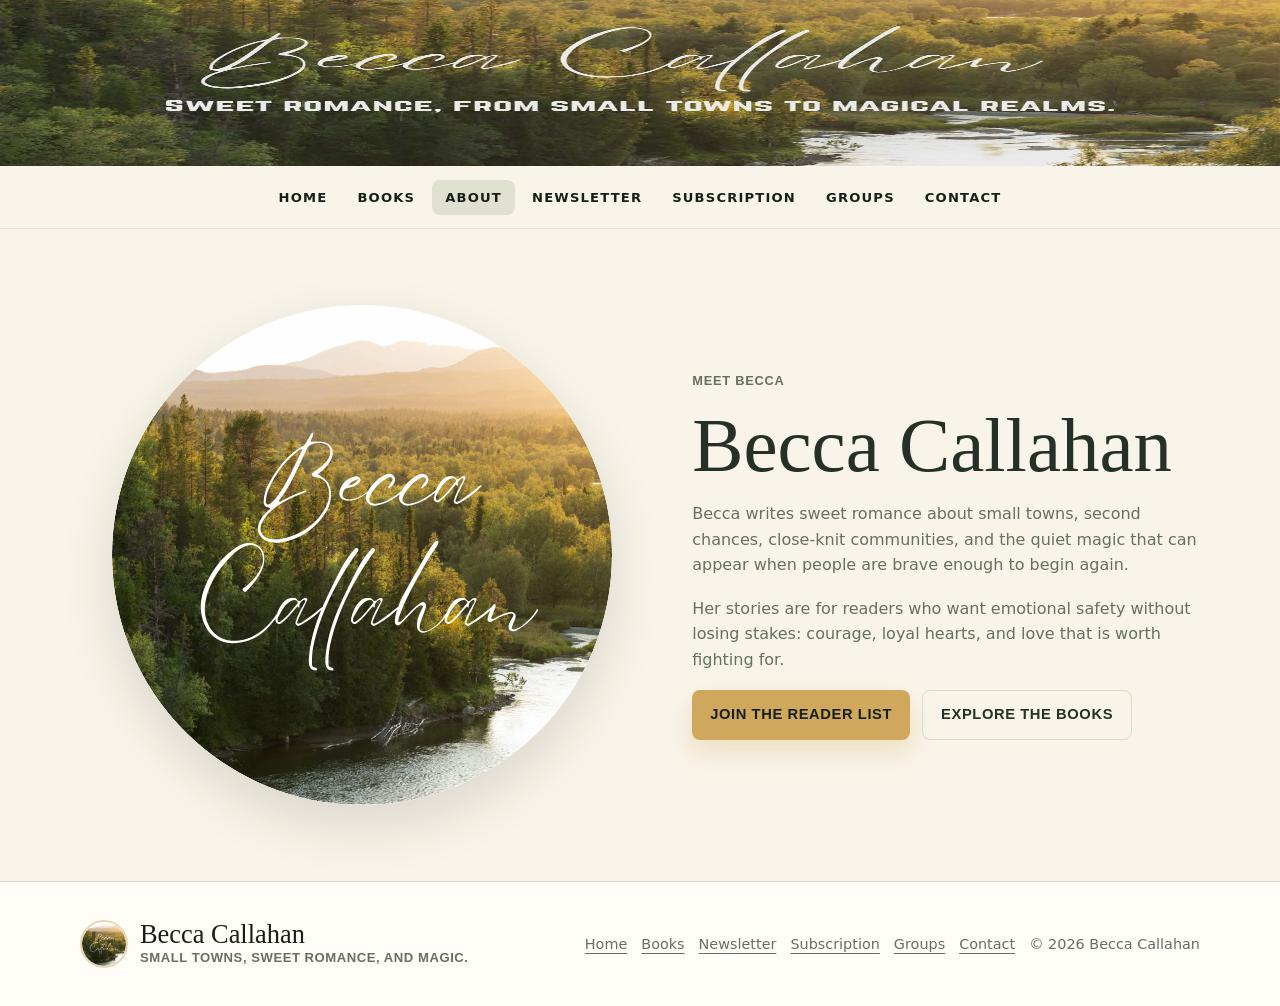
==== commit 323634ab: "Add subscription page and book cover" ====
--- a/about/index.html
+++ b/about/index.html
@@ -4,21 +4,21 @@
     <meta charset="utf-8">
     <meta name="viewport" content="width=device-width, initial-scale=1">
     <title>About Becca Callahan</title>
-    <meta name="description" content="Meet Becca Callahan, author of sweet romance, second chances, cozy communities, and stories with a shimmer of magic.">
+    <meta name="description" content="Meet Becca Callahan, author of sweet romance, second chances, small towns, and stories with a shimmer of magic.">
     <meta name="theme-color" content="#172018">
     <meta name="color-scheme" content="light">
     <link rel="canonical" href="https://www.beccacallahan.com/about/">
     <meta property="og:type" content="website">
     <meta property="og:site_name" content="Becca Callahan">
     <meta property="og:title" content="About Becca Callahan">
-    <meta property="og:description" content="Meet Becca Callahan, author of sweet romance, second chances, cozy communities, and stories with a shimmer of magic.">
+    <meta property="og:description" content="Meet Becca Callahan, author of sweet romance, second chances, small towns, and stories with a shimmer of magic.">
     <meta property="og:url" content="https://www.beccacallahan.com/about/">
     <meta property="og:image" content="https://www.beccacallahan.com/assets/becca-callahan-banner.jpg">
     <meta property="og:image:width" content="1702">
     <meta property="og:image:height" content="630">
     <meta name="twitter:card" content="summary_large_image">
     <meta name="twitter:title" content="About Becca Callahan">
-    <meta name="twitter:description" content="Meet Becca Callahan, author of sweet romance, second chances, cozy communities, and stories with a shimmer of magic.">
+    <meta name="twitter:description" content="Meet Becca Callahan, author of sweet romance, second chances, small towns, and stories with a shimmer of magic.">
     <meta name="twitter:image" content="https://www.beccacallahan.com/assets/becca-callahan-banner.jpg">
     <link rel="icon" href="../assets/becca-callahan-logo.jpg">
     <link rel="apple-touch-icon" href="../assets/becca-callahan-logo.jpg">
@@ -40,6 +40,7 @@
           <a href="../books/">Books</a>
           <a href="./" aria-current="page">About</a>
           <a href="../newsletter/">Newsletter</a>
+          <a href="../subscription/">Subscription</a>
           <a href="../groups/">Groups</a>
           <a href="../contact/">Contact</a>
         </nav>
@@ -77,6 +78,7 @@
           <a href="../index.html">Home</a>
           <a href="../books/">Books</a>
           <a href="../newsletter/">Newsletter</a>
+          <a href="../subscription/">Subscription</a>
           <a href="../groups/">Groups</a>
           <a href="../contact/">Contact</a>
           <span>&copy; <span data-year></span> Becca Callahan</span>
--- a/styles.css
+++ b/styles.css
@@ -457,6 +457,15 @@
   gap: 12px;
 }
 
+.book-cover {
+  width: min(180px, 100%);
+  aspect-ratio: 2 / 3;
+  margin-bottom: 8px;
+  border-radius: var(--radius-card);
+  box-shadow: var(--shadow-soft);
+  object-fit: cover;
+}
+
 .book-card h3,
 .card h3 {
   color: var(--deep);
